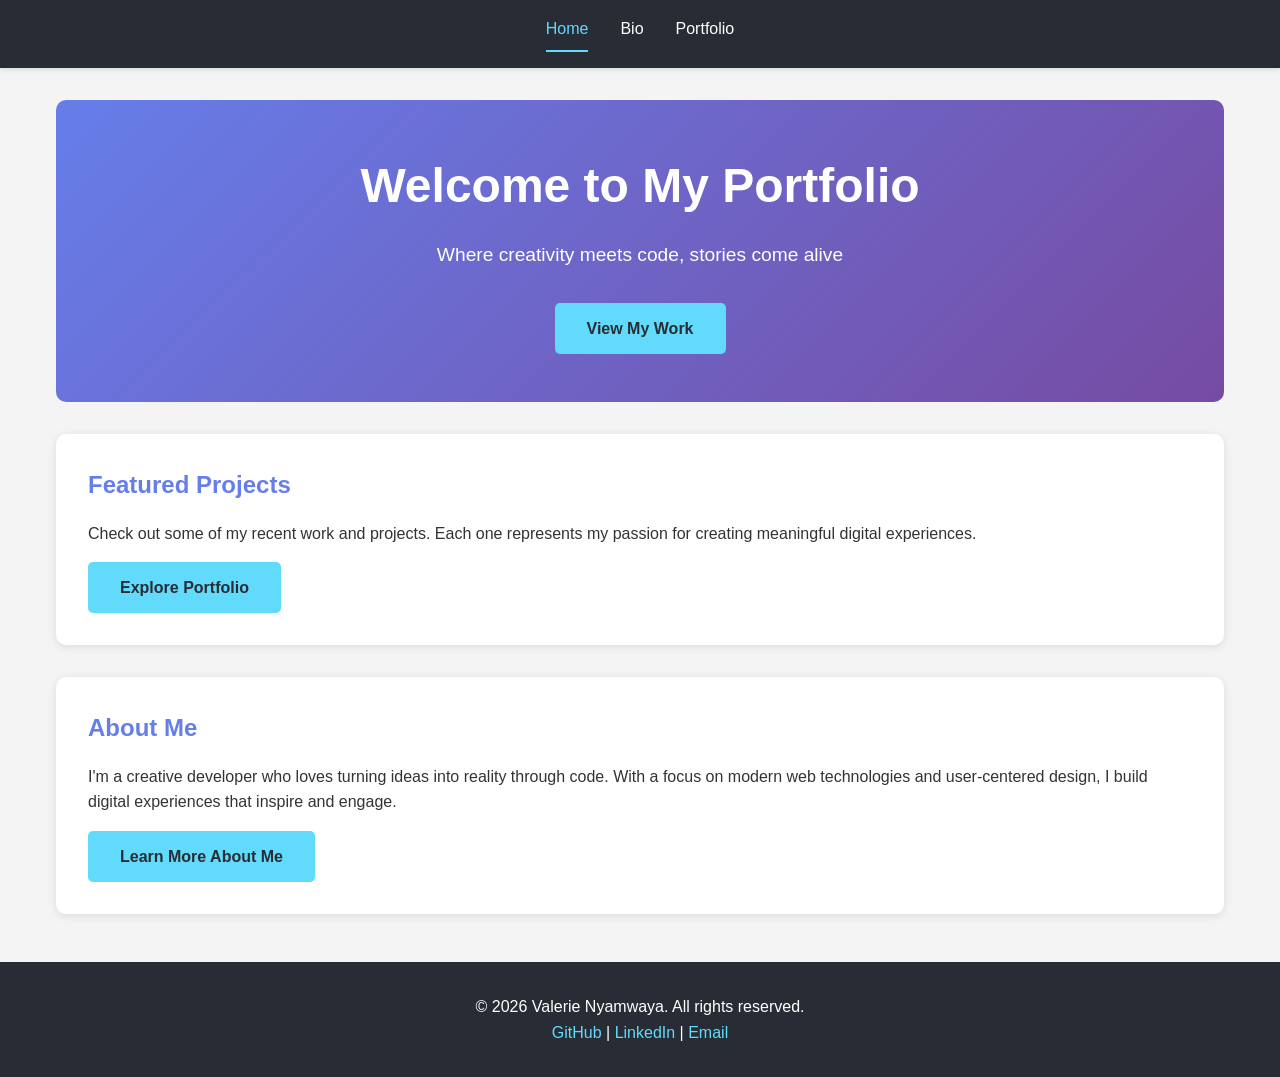
==== index.html @ 8c3261b3 "Create home page" ====
<!DOCTYPE html>
<html lang="en">
<head>
  <meta charset="UTF-8">
  <meta name="viewport" content="width=device-width, initial-scale=1.0">
  <title>Valerie Nyamwaya - Home</title>
  <link rel="stylesheet" href="css/style.css">
</head>
<body>
  <header>
    <nav>
      <a href="index.html" class="active">Home</a>
      <a href="bio.html">Bio</a>
      <a href="portfolio.html">Portfolio</a>
    </nav>
  </header>

  <main>
    <section class="hero">
      <h1>Welcome to My Portfolio</h1>
      <p>Where creativity meets code, stories come alive</p>
      <a href="portfolio.html" class="cta-button">View My Work</a>
    </section>

    <section class="bio-section">
      <h2>Featured Projects</h2>
      <p>Check out some of my recent work and projects. Each one represents my passion for creating meaningful digital experiences.</p>
      <a href="portfolio.html" class="cta-button" style="margin-top: 1rem;">Explore Portfolio</a>
    </section>

    <section class="bio-section">
      <h2>About Me</h2>
      <p>I'm a creative developer who loves turning ideas into reality through code. With a focus on modern web technologies and user-centered design, I build digital experiences that inspire and engage.</p>
      <a href="bio.html" class="cta-button" style="margin-top: 1rem;">Learn More About Me</a>
    </section>
  </main>

  <footer>
    <p>&copy; 2026 Valerie Nyamwaya. All rights reserved.</p>
    <p>
      <a href="https://github.com/valerienyamwaya">GitHub</a> | 
      <a href="https://linkedin.com">LinkedIn</a> | 
      <a href="mailto:your.email@example.com">Email</a>
    </p>
  </footer>

  <script>
    // Set active nav link based on current page
    document.querySelectorAll('nav a').forEach(link => {
      if (link.href === window.location.href) {
        link.classList.add('active');
      }
    });
  </script>
</body>
</html>
---- css/style.css ----
/* General Styles */
* {
  margin: 0;
  padding: 0;
  box-sizing: border-box;
}

body {
  font-family: 'Segoe UI', Tahoma, Geneva, Verdana, sans-serif;
  line-height: 1.6;
  color: #333;
  background-color: #f4f4f4;
}

/* Header & Navigation */
header {
  background-color: #282c34;
  color: white;
  padding: 1rem 0;
  position: sticky;
  top: 0;
  box-shadow: 0 2px 5px rgba(0, 0, 0, 0.1);
}

nav {
  display: flex;
  justify-content: center;
  gap: 2rem;
  max-width: 1200px;
  margin: 0 auto;
  padding: 0 1rem;
}

nav a {
  color: white;
  text-decoration: none;
  font-weight: 500;
  transition: color 0.3s;
}

nav a:hover {
  color: #61dafb;
}

nav a.active {
  color: #61dafb;
  border-bottom: 2px solid #61dafb;
  padding-bottom: 0.5rem;
}

/* Main Content */
main {
  max-width: 1200px;
  margin: 2rem auto;
  padding: 0 1rem;
}

/* Home Page */
.hero {
  text-align: center;
  padding: 3rem 1rem;
  background: linear-gradient(135deg, #667eea 0%, #764ba2 100%);
  color: white;
  border-radius: 10px;
  margin-bottom: 2rem;
}

.hero h1 {
  font-size: 3rem;
  margin-bottom: 1rem;
}

.hero p {
  font-size: 1.2rem;
  margin-bottom: 2rem;
}

.cta-button {
  display: inline-block;
  background-color: #61dafb;
  color: #282c34;
  padding: 0.8rem 2rem;
  text-decoration: none;
  border-radius: 5px;
  font-weight: bold;
  transition: background-color 0.3s;
}

.cta-button:hover {
  background-color: #4a9db9;
}

/* Bio Page */
.bio-section {
  background: white;
  padding: 2rem;
  border-radius: 10px;
  margin-bottom: 2rem;
  box-shadow: 0 2px 10px rgba(0, 0, 0, 0.1);
}

.bio-section h2 {
  color: #667eea;
  margin-bottom: 1rem;
}

/* Portfolio Page */
.portfolio-grid {
  display: grid;
  grid-template-columns: repeat(auto-fit, minmax(300px, 1fr));
  gap: 2rem;
  margin-top: 2rem;
}

.portfolio-item {
  background: white;
  border-radius: 10px;
  overflow: hidden;
  box-shadow: 0 2px 10px rgba(0, 0, 0, 0.1);
  transition: transform 0.3s, box-shadow 0.3s;
}

.portfolio-item:hover {
  transform: translateY(-5px);
  box-shadow: 0 5px 20px rgba(0, 0, 0, 0.15);
}

.portfolio-item-image {
  width: 100%;
  height: 200px;
  background: linear-gradient(135deg, #667eea 0%, #764ba2 100%);
  display: flex;
  align-items: center;
  justify-content: center;
  color: white;
  font-size: 1.2rem;
}

.portfolio-item-content {
  padding: 1.5rem;
}

.portfolio-item h3 {
  color: #667eea;
  margin-bottom: 0.5rem;
}

.portfolio-item p {
  color: #666;
  margin-bottom: 1rem;
}

.portfolio-link {
  display: inline-block;
  color: #667eea;
  text-decoration: none;
  font-weight: bold;
  transition: color 0.3s;
}

.portfolio-link:hover {
  color: #764ba2;
}

/* Footer */
footer {
  background-color: #282c34;
  color: white;
  text-align: center;
  padding: 2rem 1rem;
  margin-top: 3rem;
}

footer a {
  color: #61dafb;
  text-decoration: none;
}

footer a:hover {
  text-decoration: underline;
}

/* Responsive Design */
@media (max-width: 768px) {
  nav {
    flex-direction: column;
    gap: 1rem;
    align-items: center;
  }

  .hero h1 {
    font-size: 2rem;
  }

  .portfolio-grid {
    grid-template-columns: 1fr;
  }
}
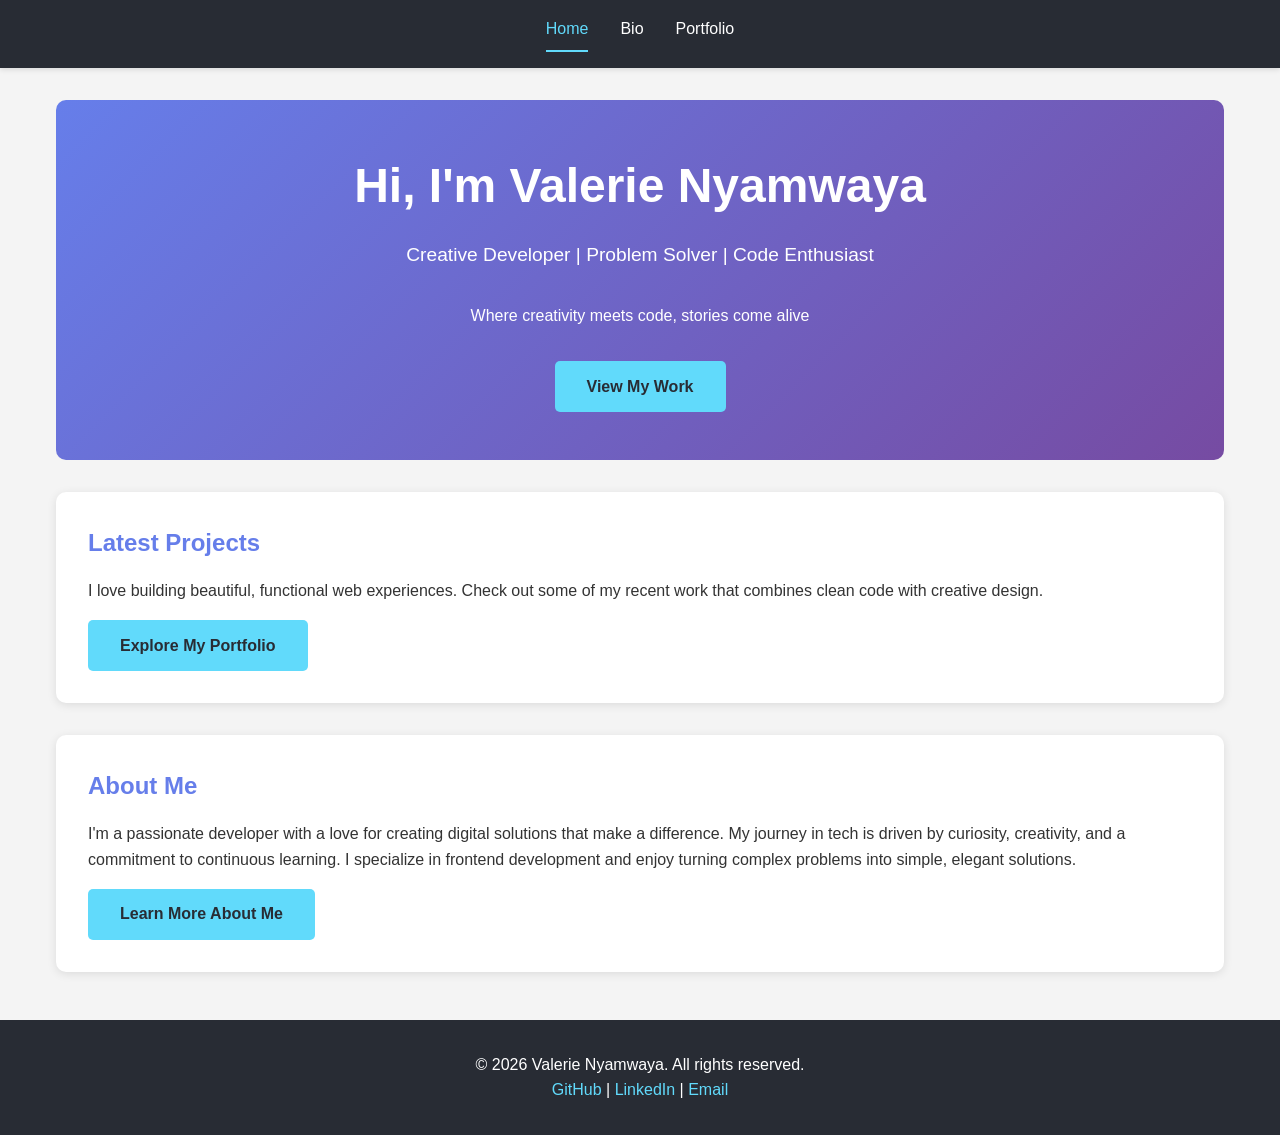
==== commit a4b7b5e1: "Customize home page with personal information" ====
--- a/index.html
+++ b/index.html
@@ -17,20 +17,21 @@
 
   <main>
     <section class="hero">
-      <h1>Welcome to My Portfolio</h1>
-      <p>Where creativity meets code, stories come alive</p>
+      <h1>Hi, I'm Valerie Nyamwaya</h1>
+      <p>Creative Developer | Problem Solver | Code Enthusiast</p>
+      <p style="font-size: 1rem; margin-top: 0.5rem;">Where creativity meets code, stories come alive</p>
       <a href="portfolio.html" class="cta-button">View My Work</a>
     </section>
 
     <section class="bio-section">
-      <h2>Featured Projects</h2>
-      <p>Check out some of my recent work and projects. Each one represents my passion for creating meaningful digital experiences.</p>
-      <a href="portfolio.html" class="cta-button" style="margin-top: 1rem;">Explore Portfolio</a>
+      <h2>Latest Projects</h2>
+      <p>I love building beautiful, functional web experiences. Check out some of my recent work that combines clean code with creative design.</p>
+      <a href="portfolio.html" class="cta-button" style="margin-top: 1rem;">Explore My Portfolio</a>
     </section>
 
     <section class="bio-section">
       <h2>About Me</h2>
-      <p>I'm a creative developer who loves turning ideas into reality through code. With a focus on modern web technologies and user-centered design, I build digital experiences that inspire and engage.</p>
+      <p>I'm a passionate developer with a love for creating digital solutions that make a difference. My journey in tech is driven by curiosity, creativity, and a commitment to continuous learning. I specialize in frontend development and enjoy turning complex problems into simple, elegant solutions.</p>
       <a href="bio.html" class="cta-button" style="margin-top: 1rem;">Learn More About Me</a>
     </section>
   </main>
@@ -38,9 +39,9 @@
   <footer>
     <p>&copy; 2026 Valerie Nyamwaya. All rights reserved.</p>
     <p>
-      <a href="https://github.com/valerienyamwaya">GitHub</a> | 
-      <a href="https://linkedin.com">LinkedIn</a> | 
-      <a href="mailto:your.email@example.com">Email</a>
+      <a href="https://github.com/valerienyamwaya" target="_blank">GitHub</a> | 
+      <a href="https://linkedin.com/in/valerienyamwaya" target="_blank">LinkedIn</a> | 
+      <a href="mailto:vala.achie@gmail.com">Email</a>
     </p>
   </footer>
 
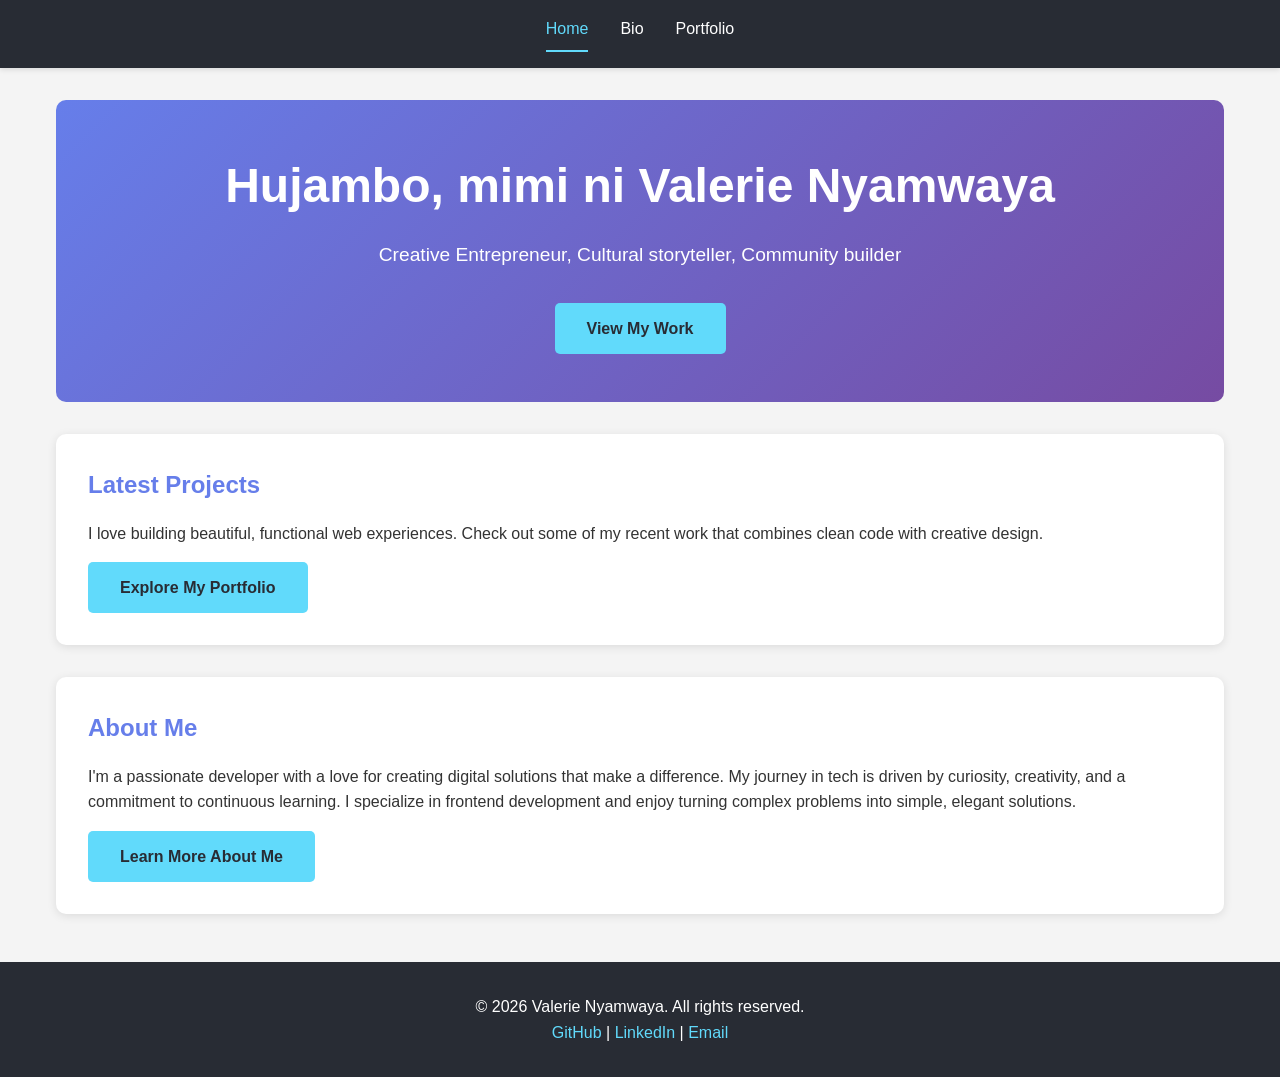
==== commit b9927812: "Update landing page introduction to Swahili greeting and new roles" ====
--- a/index.html
+++ b/index.html
@@ -17,9 +17,8 @@
 
   <main>
     <section class="hero">
-      <h1>Hi, I'm Valerie Nyamwaya</h1>
-      <p>Creative Developer | Problem Solver | Code Enthusiast</p>
-      <p style="font-size: 1rem; margin-top: 0.5rem;">Where creativity meets code, stories come alive</p>
+      <h1>Hujambo, mimi ni Valerie Nyamwaya</h1>
+      <p>Creative Entrepreneur, Cultural storyteller, Community builder</p>
       <a href="portfolio.html" class="cta-button">View My Work</a>
     </section>
 
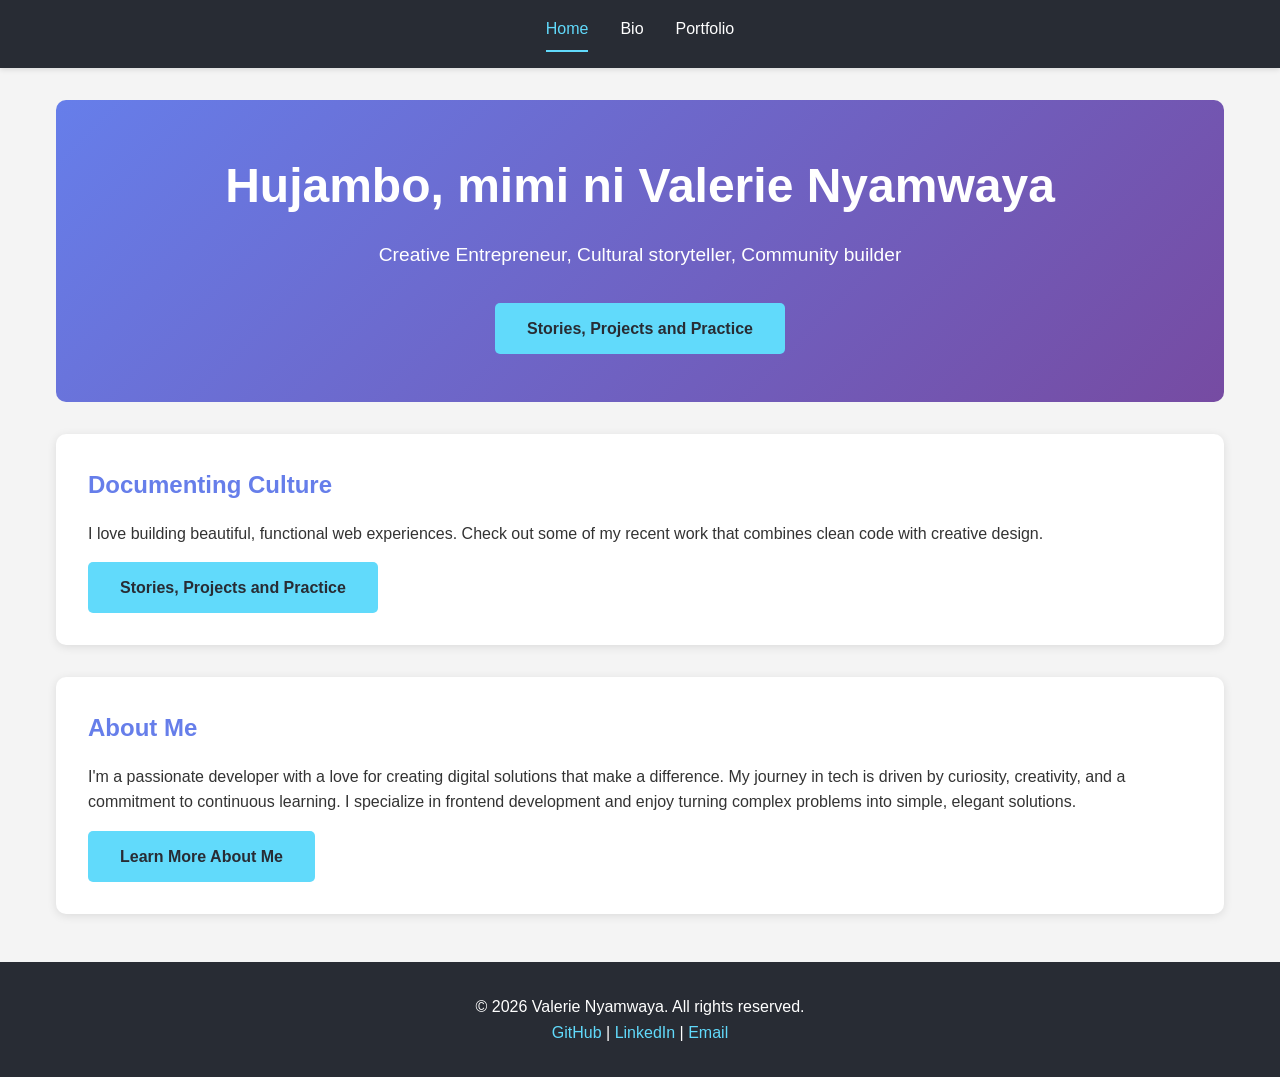
==== commit f3ee574a: "Update home CTAs and section titles" ====
--- a/index.html
+++ b/index.html
@@ -19,13 +19,13 @@
     <section class="hero">
       <h1>Hujambo, mimi ni Valerie Nyamwaya</h1>
       <p>Creative Entrepreneur, Cultural storyteller, Community builder</p>
-      <a href="portfolio.html" class="cta-button">View My Work</a>
+      <a href="portfolio.html" class="cta-button">Stories, Projects and Practice</a>
     </section>
 
     <section class="bio-section">
-      <h2>Latest Projects</h2>
+      <h2>Documenting Culture</h2>
       <p>I love building beautiful, functional web experiences. Check out some of my recent work that combines clean code with creative design.</p>
-      <a href="portfolio.html" class="cta-button" style="margin-top: 1rem;">Explore My Portfolio</a>
+      <a href="portfolio.html" class="cta-button" style="margin-top: 1rem;">Stories, Projects and Practice</a>
     </section>
 
     <section class="bio-section">
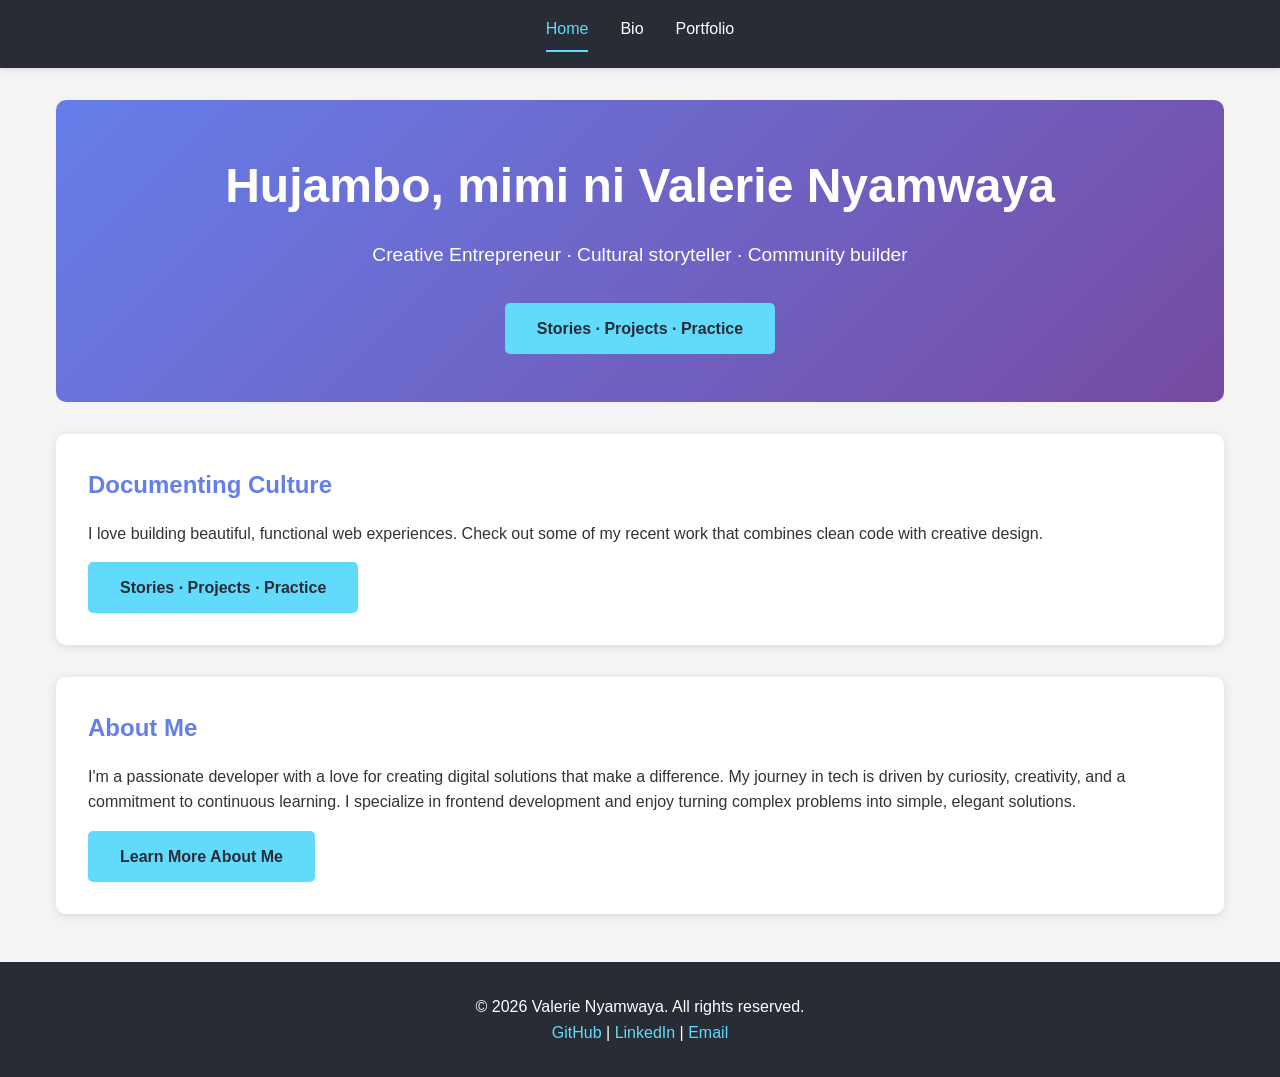
==== commit 65e66344: "Use separators in hero roles and CTAs" ====
--- a/index.html
+++ b/index.html
@@ -18,14 +18,14 @@
   <main>
     <section class="hero">
       <h1>Hujambo, mimi ni Valerie Nyamwaya</h1>
-      <p>Creative Entrepreneur, Cultural storyteller, Community builder</p>
-      <a href="portfolio.html" class="cta-button">Stories, Projects and Practice</a>
+      <p>Creative Entrepreneur · Cultural storyteller · Community builder</p>
+      <a href="portfolio.html" class="cta-button">Stories · Projects · Practice</a>
     </section>
 
     <section class="bio-section">
       <h2>Documenting Culture</h2>
       <p>I love building beautiful, functional web experiences. Check out some of my recent work that combines clean code with creative design.</p>
-      <a href="portfolio.html" class="cta-button" style="margin-top: 1rem;">Stories, Projects and Practice</a>
+      <a href="portfolio.html" class="cta-button" style="margin-top: 1rem;">Stories · Projects · Practice</a>
     </section>
 
     <section class="bio-section">
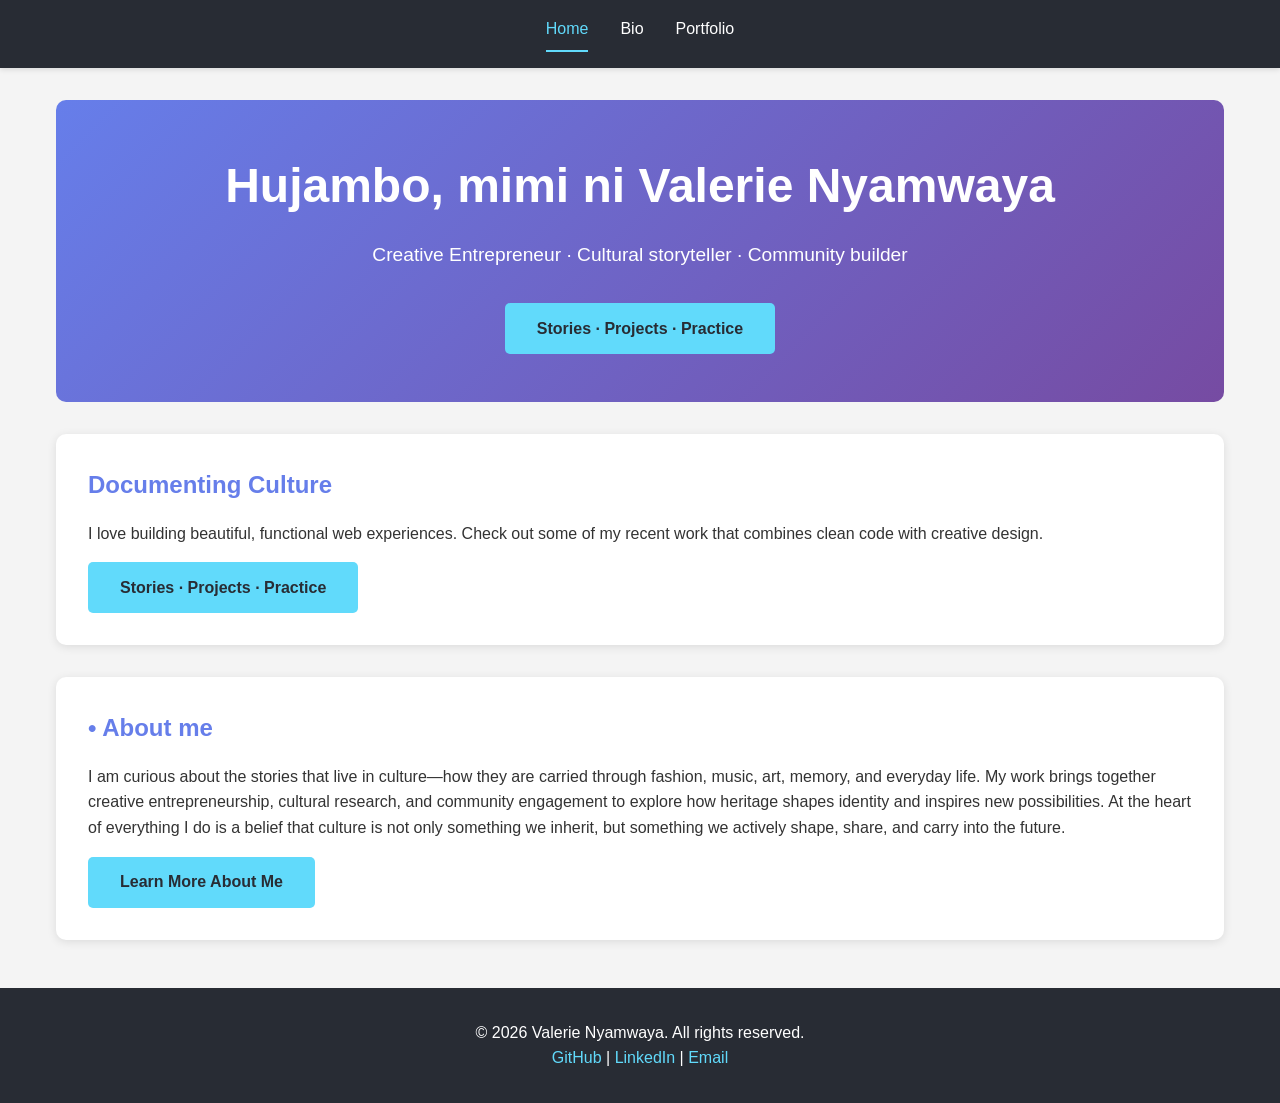
==== commit 8df79edb: "Update About Me section copy" ====
--- a/index.html
+++ b/index.html
@@ -29,8 +29,8 @@
     </section>
 
     <section class="bio-section">
-      <h2>About Me</h2>
-      <p>I'm a passionate developer with a love for creating digital solutions that make a difference. My journey in tech is driven by curiosity, creativity, and a commitment to continuous learning. I specialize in frontend development and enjoy turning complex problems into simple, elegant solutions.</p>
+      <h2>• About me</h2>
+      <p>I am curious about the stories that live in culture—how they are carried through fashion, music, art, memory, and everyday life. My work brings together creative entrepreneurship, cultural research, and community engagement to explore how heritage shapes identity and inspires new possibilities. At the heart of everything I do is a belief that culture is not only something we inherit, but something we actively shape, share, and carry into the future.</p>
       <a href="bio.html" class="cta-button" style="margin-top: 1rem;">Learn More About Me</a>
     </section>
   </main>
